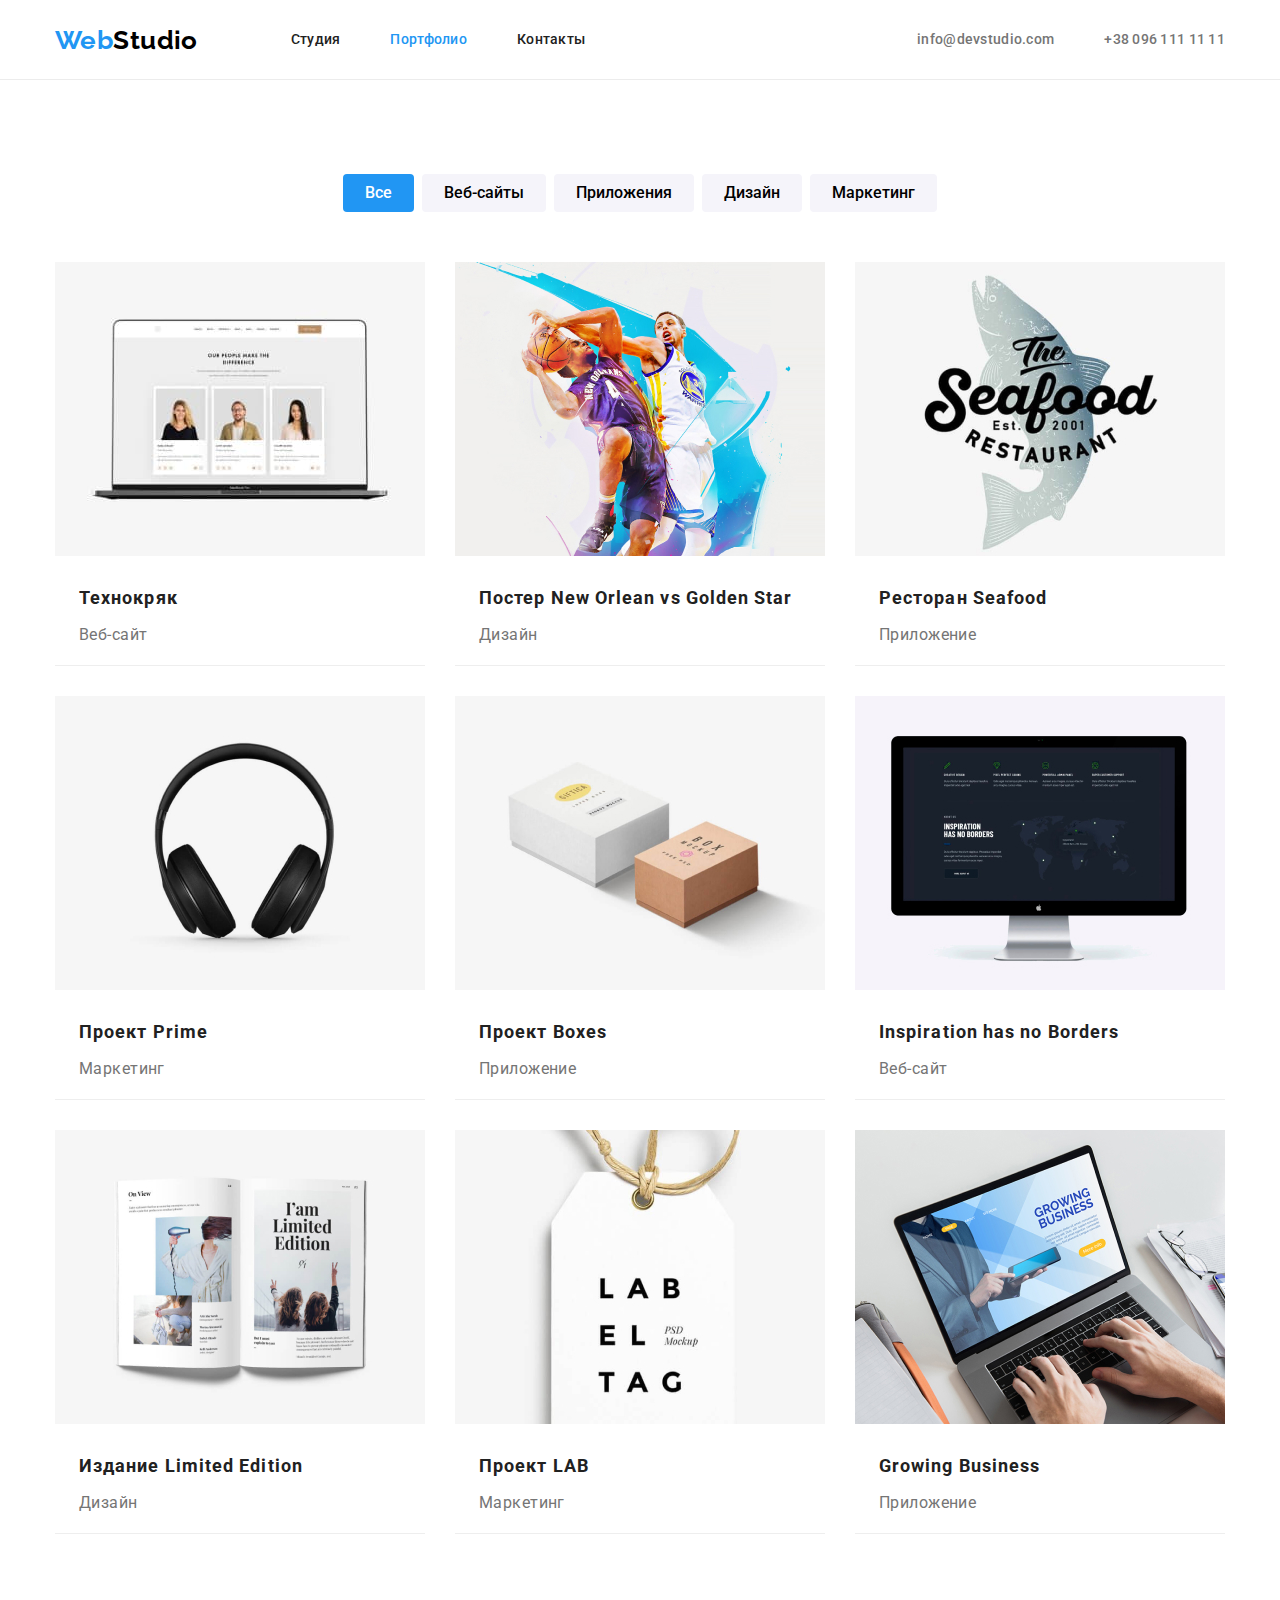
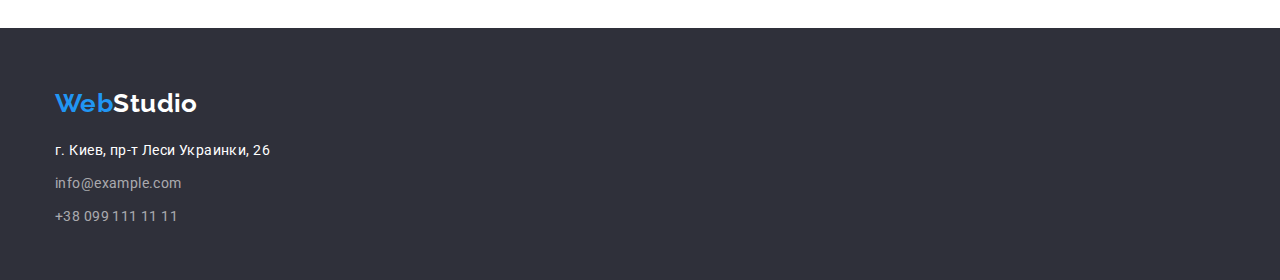
==== portfolio.html @ 885b666f "home work 4" ====
<!DOCTYPE html>
<html lang="ru">
<head>
    <meta charset="UTF-8">
    <meta http-equiv="X-UA-Compatible" content="IE=edge">
    <meta name="viewport" content="width=device-width, initial-scale=1.0">
    <title>Document</title>
    <link rel="preconnect" href="https://fonts.googleapis.com">
    <link rel="preconnect" href="https://fonts.gstatic.com" crossorigin>
    <link href="https://fonts.googleapis.com/css2?family=Raleway:wght@700&family=Roboto:wght@400;500;700;900&display=swap" rel="stylesheet">
<link rel="stylesheet" href="https://cdnjs.cloudflare.com/ajax/libs/modern-normalize/1.0.0/modern-normalize.min.css" />
<link rel="stylesheet" href="css/styles.css">
</head>
<body>
    <header class="header-section">
        <div class="container">
            <nav class="nav-section">
                <a href="./index.html" class="logo"><span>Web</span>Studio</a>
                <ul class="nav-list">
                    <li class="nav-items"><a href="./index.html" class="nav-link">Студия</a></li>
                    <li class="nav-items"><a href="./portfolio.html" class="nav-link illumination">Портфолио</a></li>
                    <li class="nav-items"><a href="Контакты" class="nav-link">Контакты</a></li>
                </ul>
            </nav>
            <ul class="nav-list">
                <li class="nav-items "><a href="mailto:info@devstudio.com" class="nav-contacts">info@devstudio.com</a></li>
                <li class="nav-items"><a href="tel:+380961111111" class="nav-contacts">+38 096 111 11 11</a></li>
            </ul>
        </div>
    </header>
    <main>
        <section class="section">
            <div class="container">
                <h1 class="visually-hidden">Портфолио</h1>
                <ul class="portfolio-list-button">
                    <li class="portfolio-items"><button type="button" class="portfolio-button illumination-btn">Все</button></li>
                    <li class="portfolio-items"><button type="button" class="portfolio-button">Веб-сайты</button></li>
                    <li class="portfolio-items"><button type="button" class="portfolio-button">Приложения</button></li>
                    <li class="portfolio-items"><button type="button" class="portfolio-button">Дизайн</button></li>
                    <li class="portfolio-items"><button type="button" class="portfolio-button">Маркетинг</button></li>
                </ul>
                <ul class="portfolio">
                    <li class="portfolio-card">
                        <img src="./images/img(9).jpg" alt="Відкритий ноутбук, на екрані зображені фото працівників" width="370">
                        <h2 class="portfolio-card-title">Технокряк</h2>
                        <p class="portfolio-name-industry">Веб-сайт</p>
                    </li>
                    <li class="portfolio-card">
                        <img src="./images/img(1).jpg" alt="Зображено двох волейболістів у стрибку з м'ячем у руках" width="370">
                        <h2 class="portfolio-card-title">Постер New Orlean vs Golden Star</h2>
                        <p class="portfolio-name-industry">Дизайн</p>
                    </li>
                    <li class="portfolio-card">
                        <img src="./images/img(2).jpg" alt="Логотип ресторану" width="370">
                        <h2 class="portfolio-card-title">Ресторан Seafood</h2>
                        <p class="portfolio-name-industry">Приложение</p>
                    </li>
                    <li class="portfolio-card">
                        <img src="./images/img(3).jpg" alt="Накладні навушники" width="370">
                        <h2 class="portfolio-card-title">Проект Prime</h2>
                        <p class="portfolio-name-industry">Маркетинг</p>
                    </li>
                    <li class="portfolio-card">
                        <img src="./images/img(4).jpg" alt="Дві коробки з логотипами" width="370">
                        <h2 class="portfolio-card-title">Проект Boxes</h2>
                        <p class="portfolio-name-industry">Приложение</p>
                    </li>
                    <li class="portfolio-card">
                        <img src="./images/img(5).jpg" alt="Ком'ютер з відкритим вебсайтом" width="370">
                        <h2 class="portfolio-card-title">Inspiration has no Borders</h2>
                        <p class="portfolio-name-industry">Веб-сайт</p>
                    </li>
                    <li class="portfolio-card">
                        <img src="./images/img(6).jpg" alt="Відкрита книжка в ній стаття" width="370">
                        <h2 class="portfolio-card-title">Издание Limited Edition</h2>
                        <p class="portfolio-name-industry">Дизайн</p>
                    </li>
                    <li class="portfolio-card">
                        <img src="./images/img(7).jpg" alt="Логотип" width="370">
                        <h2 class="portfolio-card-title">Проект LAB</h2>
                        <p class="portfolio-name-industry">Маркетинг</p>
                    </li>
                    <li class="portfolio-card">
                        <img src="./images/img(8).jpg" alt="Ввімкнений ноутбук з відкритим додатком" width="370">
                        <h2 class="portfolio-card-title">Growing Business</h2>
                        <p class="portfolio-name-industry">Приложение</p>
                    </li>
                </ul>
            </div>
        </section>
    </main>
    <footer class="footer-section">
        <div class="container">
            <a href="./index.html" class="logo"><span>Web</span>Studio</a>
            <address class="footer-address">
                <ul class="footer-list">
                    <li class="footer-items">
                        <a href="https://goo.gl/maps/piqngm7oDQpEDh6u6" target="_blank" rel="noopener nofollow noreferrer"
                            class="footer-link">г.
                            Киев, пр-т Леси Украинки, 26</a>
                    </li>
                    <li class="footer-items-contacts">
                        <a href="mailto:info@example.com" class="footer-contacts">info@example.com</a>
                    </li>
                    <li class="footer-items-contacts">
                        <a href="tel:+380991111111" class="footer-contacts">+38 099 111 11 11</a>
                    </li>
                </ul>
            </address>
        </div>
    </footer>
    
</body>
</html>
---- css/styles.css ----
:root{
    --title-text-color: #212121;
    --primary-text-color: #757575;
    --accent-color: #2196F3;
    --primary-bg-color: #fff;
}
body{
    font-family: 'Roboto', sans-serif;
    background-color: var(--primary-bg-color);
    color: var(--title-text-color);
    font-size: 14px;
    line-height: 1.14;
    letter-spacing: 0.03em;
}
h1,h2,h3,p,ul{
    margin: 0;
    padding: 0;
}
/* Стилізація хедера */
.header-section{
    max-height: 80px;
    border-bottom: 1px solid #ECECEC;
}
ul{
    list-style: none;
}
a{
    text-decoration: none;
}
.logo{
    color: #000;
    font-family: 'Raleway';
    font-weight: 700;
    font-size: 26px;
    line-height: 1.19;
}
span{
    color: var(--accent-color);
}
.header-section .container{
    display: flex;
    justify-content: space-between;
}
.nav-section{
    align-items: center;
    display: flex;
}
.nav-section .logo{
    margin-right: 93px;
}
.nav-list{
    max-height: 80px;
    display: flex;
}
.nav-items:not(:last-child){
    margin-right: 50px;
}
.nav-link{
    display: block;
    padding: 32px 0 32px 0;
    color: var(--title-text-color);
    font-weight: 500;
    letter-spacing: 0.02em;
}
.illumination{
    color: var(--accent-color);
}
.nav-link:hover,
.nav-link:focus{
    color: var(--accent-color);
}
.nav-contacts{
    display: block;
    padding: 32px 0 32px 0;
    color: var(--primary-text-color);
    font-weight: 500;
    letter-spacing: 0.02em;
}
.nav-contacts:hover,
.nav-contacts:focus{
    color: var(--accent-color);
}
/* Стилізація головного контенту сторінки */
.container{
    max-width: 1200px;
    padding: 0 15px 0 15px;
    margin-left: auto;
    margin-right: auto;
}
.main{
    text-align: center;
    background-color: #2F303A;
}
.main-section .section:first-child{
    padding: 200px 0;
}
.main-title{
    width: 693px;
    margin-left: auto;
    margin-right: auto;
    font-weight: 900;
    font-size: 44px;
    line-height: 1.36;
    letter-spacing: 0.06em;
    text-transform: uppercase;
    color: var(--primary-bg-color);
}
button{
    font-family: inherit;
    cursor: pointer;
}
.main-button{
    margin-top: 30px;
    font-weight: 700;
    font-size: 16px;
    line-height: 1.88;
    letter-spacing: 0.06em;
    min-width: 197px;
    min-height: 50px;
    padding: 10px 25px;
    background-color: var(--accent-color);
    box-shadow: 0px 4px 4px rgba(0, 0, 0, 0.15);
    border-radius: 4px;
    color: var(--primary-bg-color);
    border:none;
}
.main-button:hover,
.main-button:focus{
    background-color:  #267bc6;
}
.main-button:active{
    background-color: #27619b;
}
.portfolio-list-button{
    display: flex;
    justify-content: center;
}
.portfolio-items:not(:last-child){
    margin-right: 8px;
}
.portfolio{
    display: flex;
    flex-wrap: wrap;
    gap: 30px;
}
.portfolio-button{
    background: #F5F4FA;
    font-weight: 500;
    font-size: 16px;
    line-height: 1.62;
    padding: 6px 22px;
    border-radius: 4px;
    border:none;
}
.illumination-btn{
    background-color: var(--accent-color);
    color: var(--primary-bg-color);
}
.portfolio-button:hover,
.portfolio-button:focus{
    background-color: var(--accent-color);
    color: var(--primary-bg-color);
}
.portfolio-button:active{
    background-color: #267bc6;
}
.visually-hidden{ 
    position: absolute; 
    width: 1px; 
    height: 1px; 
    margin: -1px; 
    border: 0; 
    padding: 0; 
    white-space: nowrap; 
    clip-path: inset(100%); 
    clip: rect(0 0 0 0); 
    overflow: hidden; 
}
.section{
    padding: 94px 0;
}
.work-list{
    display: flex;
    justify-content: space-between;
    margin-top: 50px;
}
.benefits-list{
    display: flex;
    justify-content: space-between;
}
.benefits-items{
    width: 270px;
}
.benefits-title{
    font-size: 14px;
    text-transform: uppercase;
}
.benefits-text{
    margin-top: 10px;
    color: var(--primary-text-color);
    line-height: 1.71;
}
.title{    
    font-size: 36px;
    line-height: 1.16;
    text-align: center;
}
.team{
    background: #F5F4FA;
}
.no-padding{
    padding-top: 0;
}
.team-list{
    display: flex;
    justify-content: space-between;
}
.team-card{
    margin-top: 50px;
    text-align: center;
    width: 270px;
    height: 368px;
    background-color: var(--primary-bg-color);
    box-shadow: 0px 1px 3px rgba(0, 0, 0, 0.12), 0px 1px 1px rgba(0, 0, 0, 0.14), 0px 2px 1px rgba(0, 0, 0, 0.2);
    border-radius: 0px 0px 4px 4px;
}
.team-member-name{
    padding-top: 30px;
    font-weight: 500;
    font-size: 16px;
    line-height: 1.18;
}
.team-member-position{
    margin-top: 10px;
    color: var(--primary-text-color);
    font-size: 16px;
    line-height: 1.18;
}
.portfolio{
    margin-top: 50px;
}
.portfolio-card{
    width: 370px;
    height: 404px;
    border-bottom: 1px solid #EEEEEE;
}
.portfolio-card-title{
    padding-top: 20px;
    padding-left: 24px;
    font-size: 18px;
    line-height: 2;    
    letter-spacing: 0.06em;
}
.portfolio-name-industry{
    margin-top: 4px;
    padding-left: 24px;
    color: var(--primary-text-color);   
    font-size: 16px;
    line-height: 1.88;
}
.footer-section{
    padding: 60px 0;
    height: 252px;
    background: #2F303A;
}
.footer-section .logo{
    color: var(--primary-bg-color);
}
address{
    font-style: normal;
}
.footer-address{
    margin-top: 20px;
}
.footer-link{
    color: #FFFFFF;
    line-height: 1.71;
}
.footer-items-contacts{
    margin-top: 9px;
}
.footer-contacts{
    color: rgba(255, 255, 255, 0.6);
    line-height: 1.71;
}
.footer-contacts:hover,
.footer-contacts:focus{
    color: var(--accent-color);
}
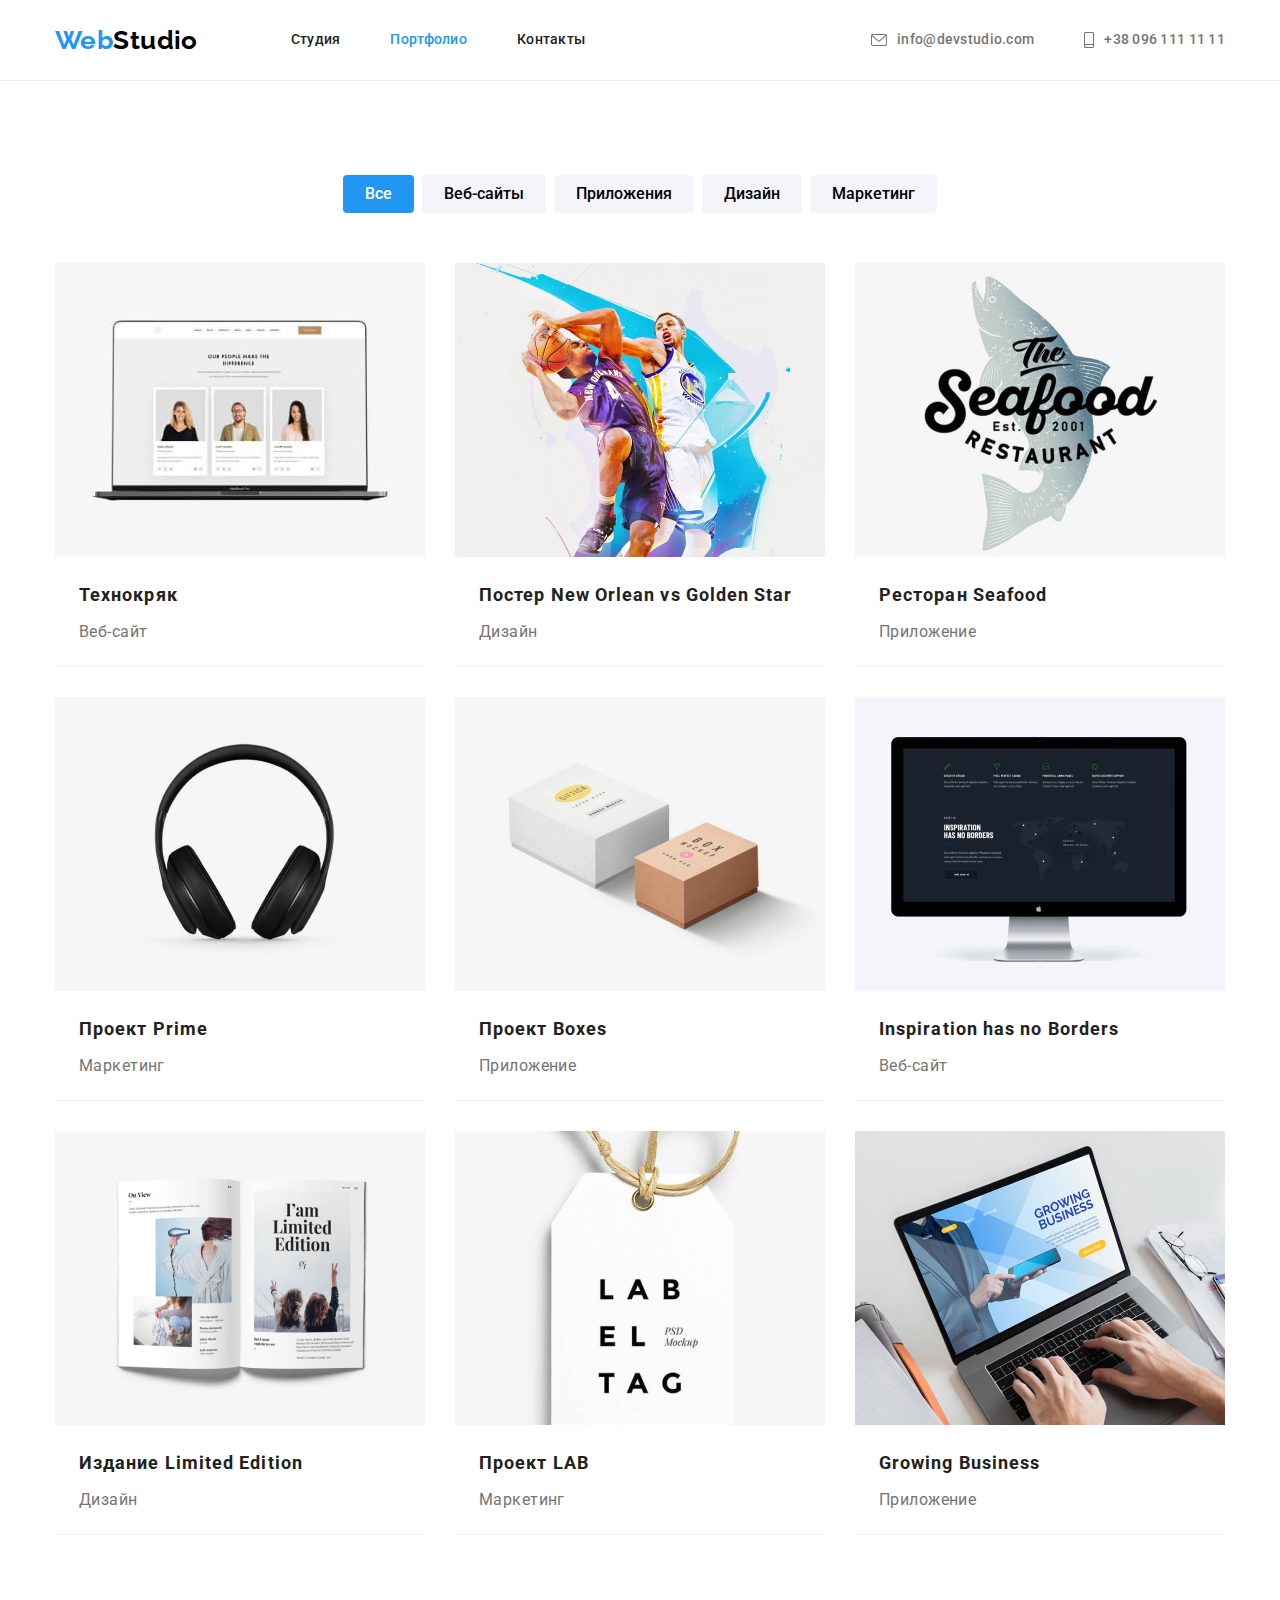
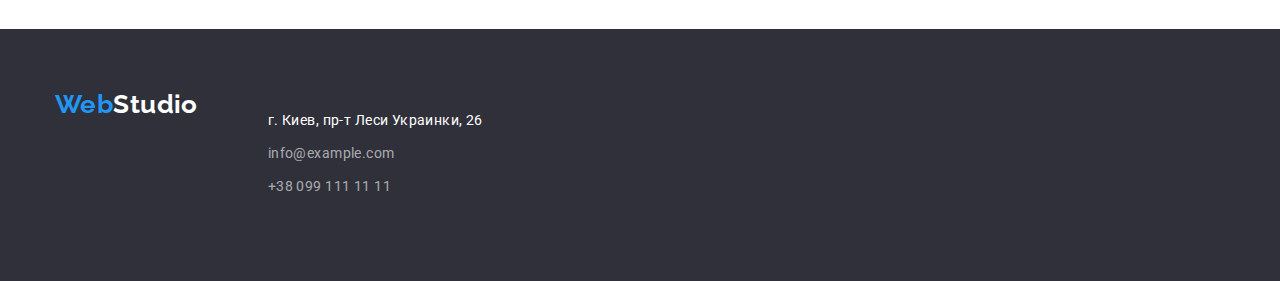
==== commit 1e2e7349: "фони" ====
--- a/portfolio.html
+++ b/portfolio.html
@@ -23,8 +23,14 @@
                 </ul>
             </nav>
             <ul class="nav-list">
-                <li class="nav-items "><a href="mailto:info@devstudio.com" class="nav-contacts">info@devstudio.com</a></li>
-                <li class="nav-items"><a href="tel:+380961111111" class="nav-contacts">+38 096 111 11 11</a></li>
+                <li class="nav-items "><a href="mailto:info@devstudio.com" class="nav-contacts">
+                    <svg class="nav-icon" width="16" height="12">
+                        <use href="./images/icons.svg#icon-envelope"></use>
+                    </svg>info@devstudio.com</a></li>
+                <li class="nav-items"><a href="tel:+380961111111" class="nav-contacts">
+                    <svg class="nav-icon" width="10" height="16">
+                        <use href="./images/icons.svg#icon-smartphone"></use>
+                    </svg>+38 096 111 11 11</a></li>
             </ul>
         </div>
     </header>
--- a/css/styles.css
+++ b/css/styles.css
@@ -18,7 +18,6 @@
 }
 /* Стилізація хедера */
 .header-section{
-    max-height: 80px;
     border-bottom: 1px solid #ECECEC;
 }
 ul{
@@ -49,7 +48,9 @@
     margin-right: 93px;
 }
 .nav-list{
-    max-height: 80px;
+    display: flex;
+}
+.nav-items{
     display: flex;
 }
 .nav-items:not(:last-child){
@@ -70,8 +71,9 @@
     color: var(--accent-color);
 }
 .nav-contacts{
-    display: block;
+    display: flex;
     padding: 32px 0 32px 0;
+    align-items: center;
     color: var(--primary-text-color);
     font-weight: 500;
     letter-spacing: 0.02em;
@@ -80,7 +82,18 @@
 .nav-contacts:focus{
     color: var(--accent-color);
 }
+.nav-contacts:hover .nav-icon,
+.nav-contacts:focus .nav-icon{
+    fill: var(--accent-color);
+}
+.nav-icon{
+    margin-right: 10px;
+    fill: var(--primary-text-color) 
+}
 /* Стилізація головного контенту сторінки */
+img{
+    display: block;
+}
 .container{
     max-width: 1200px;
     padding: 0 15px 0 15px;
@@ -90,6 +103,9 @@
 .main{
     text-align: center;
     background-color: #2F303A;
+    content: "";
+    background-image: linear-gradient( to right, rgba(47, 48, 58, 0.4), rgba(47, 48, 58, 0.4)), url(../images/background.jpg);
+    background-size: cover; 
 }
 .main-section .section:first-child{
     padding: 200px 0;
@@ -160,6 +176,7 @@
 .portfolio-button:focus{
     background-color: var(--accent-color);
     color: var(--primary-bg-color);
+    box-shadow: 0px 3px 1px rgba(0, 0, 0, 0.1), 0px 1px 2px rgba(0, 0, 0, 0.08), 0px 2px 2px rgba(0, 0, 0, 0.12);
 }
 .portfolio-button:active{
     background-color: #267bc6;
@@ -191,9 +208,19 @@
 .benefits-items{
     width: 270px;
 }
+.benefits-icons-container{
+    display: inline-flex;
+    justify-content: center;
+    align-items: center;
+    width: 270px;
+    height: 120px;
+    background-color: #F5F4FA;
+    border-radius: 4px;
+}
 .benefits-title{
     font-size: 14px;
     text-transform: uppercase;
+    margin-top: 30px;
 }
 .benefits-text{
     margin-top: 10px;
@@ -217,9 +244,10 @@
 }
 .team-card{
     margin-top: 50px;
+    padding-bottom: 30px;
     text-align: center;
-    width: 270px;
-    height: 368px;
+    min-width: 270px;
+    min-height: 368px;
     background-color: var(--primary-bg-color);
     box-shadow: 0px 1px 3px rgba(0, 0, 0, 0.12), 0px 1px 1px rgba(0, 0, 0, 0.14), 0px 2px 1px rgba(0, 0, 0, 0.2);
     border-radius: 0px 0px 4px 4px;
@@ -235,6 +263,52 @@
     color: var(--primary-text-color);
     font-size: 16px;
     line-height: 1.18;
+}
+.team-icon-list{
+    display: inline-flex;
+    height: 44px;
+    margin-top: 16px;
+    justify-content: center;
+    gap: 10px;
+}
+.icon-link{
+    display: inline-flex;
+    justify-content: center;
+    align-items: center;
+    height: 44px;
+    width: 44px;
+    border-radius: 50%;
+    background-color: rgba(255, 255, 255, 0.1);
+}
+.icon-link:hover .icon,.icon-link:hover,
+.icon-link:focus .icon{
+    fill: #fff;
+    background-color: var(--accent-color);
+}
+.icon{
+    fill: #AFB1B8;
+}
+.company-icon-list{
+    margin-top: 50px;
+    display: inline-flex;
+    gap: 30px;
+}
+.company-link{
+    display: inline-flex;
+    justify-content: center;
+    align-items: center;
+    width: 170px;
+    height: 92px;
+    border: 1px solid #AFB1B8;
+    border-radius: 4px;
+}
+.company-link:hover .company-icon,.company-link:hover,
+.company-link:focus .company-icon{
+    fill: var(--accent-color);
+    border-color: var(--accent-color);
+}
+.company-icon{
+    fill: #AFB1B8;
 }
 .portfolio{
     margin-top: 50px;
@@ -243,6 +317,12 @@
     width: 370px;
     height: 404px;
     border-bottom: 1px solid #EEEEEE;
+}
+.portfolio-card:hover,
+.portfolio-card:focus{
+    background: #FFFFFF;
+    border: 1px solid #EEEEEE;
+    box-shadow: 0px 1px 1px rgba(0, 0, 0, 0.12), 0px 4px 4px rgba(0, 0, 0, 0.06), 1px 4px 6px rgba(0, 0, 0, 0.16);
 }
 .portfolio-card-title{
     padding-top: 20px;
@@ -258,11 +338,16 @@
     font-size: 16px;
     line-height: 1.88;
 }
+/* Стилізація футера */
 .footer-section{
     padding: 60px 0;
     height: 252px;
     background: #2F303A;
 }
+.footer-section .container{
+    display: flex;
+    gap: 70px;
+}
 .footer-section .logo{
     color: var(--primary-bg-color);
 }
@@ -286,6 +371,19 @@
 .footer-contacts:hover,
 .footer-contacts:focus{
     color: var(--accent-color);
+}.social-link-title{
+    padding-top: 12px;
+    font-weight: 700;
+    text-transform: uppercase;
+    color: #FFFFFF;
+}
+.icon-footer{
+    fill: #fff;
+}
+.icon-list{
+    display: flex;
+    margin-top: 20px;
+    gap: 10px;
 }
     
 
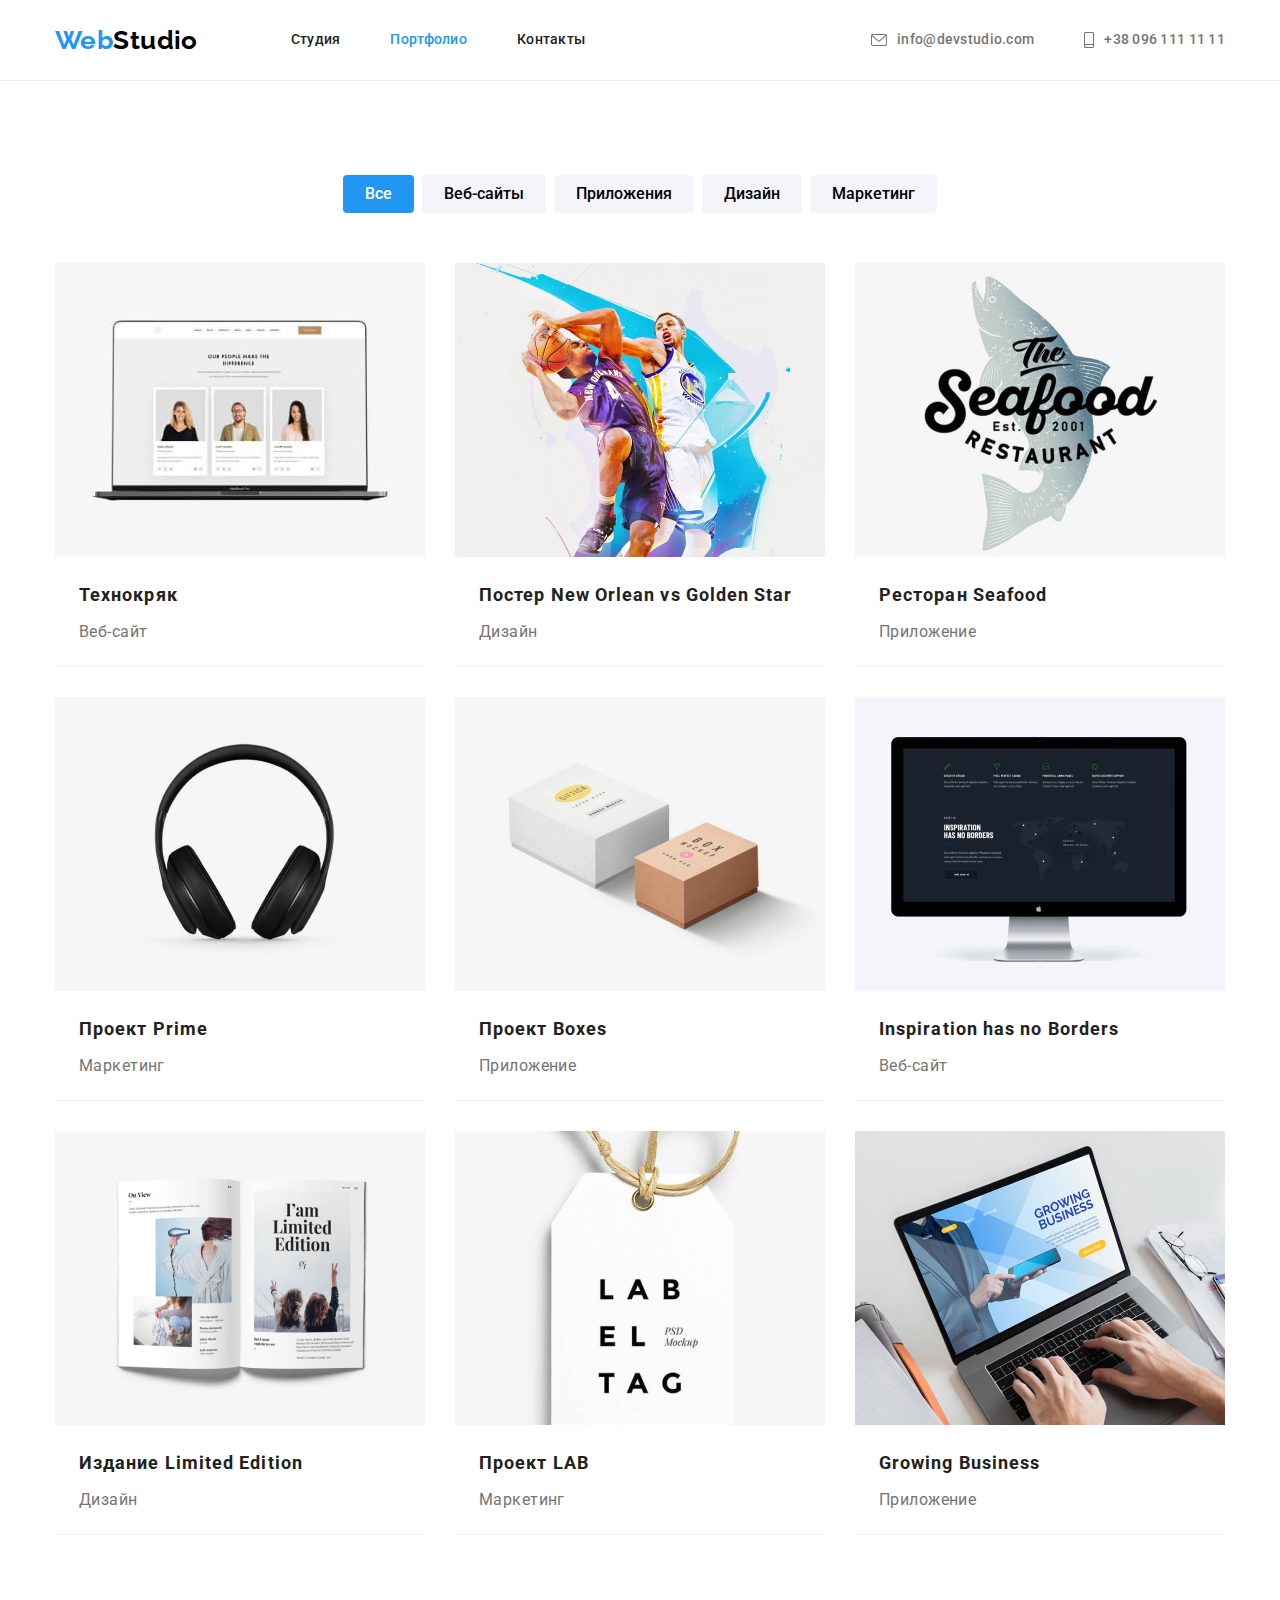
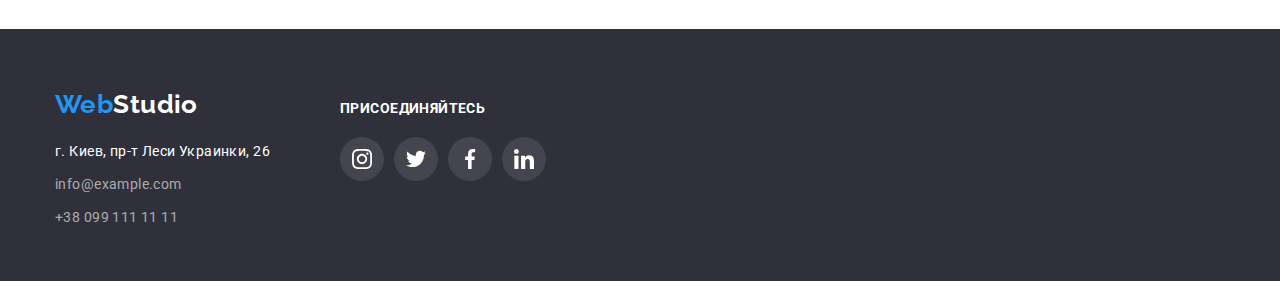
==== commit 259447b9: "поставила іконки в футері" ====
--- a/portfolio.html
+++ b/portfolio.html
@@ -97,22 +97,57 @@
     </main>
     <footer class="footer-section">
         <div class="container">
-            <a href="./index.html" class="logo"><span>Web</span>Studio</a>
-            <address class="footer-address">
-                <ul class="footer-list">
-                    <li class="footer-items">
-                        <a href="https://goo.gl/maps/piqngm7oDQpEDh6u6" target="_blank" rel="noopener nofollow noreferrer"
-                            class="footer-link">г.
-                            Киев, пр-т Леси Украинки, 26</a>
+            <div class="address-container">
+                <a href="./index.html" class="logo"><span>Web</span>Studio</a>
+                <address class="footer-address">
+                    <ul class="footer-list">
+                        <li class="footer-items">
+                            <a href="https://goo.gl/maps/piqngm7oDQpEDh6u6" target="_blank" rel="noopener nofollow noreferrer"
+                                class="footer-link">г.
+                                Киев, пр-т Леси Украинки, 26</a>
+                        </li>
+                        <li class="footer-items-contacts">
+                            <a href="mailto:info@example.com" class="footer-contacts">info@example.com</a>
+                        </li>
+                        <li class="footer-items-contacts">
+                            <a href="tel:+380991111111" class="footer-contacts">+38 099 111 11 11</a>
+                        </li>
+                    </ul>
+                </address>
+            </div>
+            <div class="social-link-container">
+                <p class="social-link-title">присоединяйтесь</p>
+                <ul class="icon-list">
+                    <li class="items-icon">
+                        <a class="icon-link" href="">
+                            <svg class="icon-footer" width="20" height="20">
+                                <use href="./images/icons.svg#icon-instagram"></use>
+                            </svg>
+                        </a>
                     </li>
-                    <li class="footer-items-contacts">
-                        <a href="mailto:info@example.com" class="footer-contacts">info@example.com</a>
+                    <li class="items-icon">
+                        <a class="icon-link" href="">
+                            <svg class="icon-footer" width="20" height="20">
+                                <use href="./images/icons.svg#icon-twitter"></use>
+                            </svg>
+                        </a>
                     </li>
-                    <li class="footer-items-contacts">
-                        <a href="tel:+380991111111" class="footer-contacts">+38 099 111 11 11</a>
+                    <li class="items-icon">
+                        <a class="icon-link" href="">
+                            <svg class="icon-footer" width="20" height="20">
+                                <use href="./images/icons.svg#icon-facebook"></use>
+                            </svg>
+                        </a>
+                    </li>
+                    <li class="items-icon">
+                        <a class="icon-link" href="">
+                            <svg class="icon-footer" width="20" height="20">
+                                <use href="./images/icons.svg#icon-linkedin"></use>
+                            </svg>
+                        </a>
                     </li>
                 </ul>
-            </address>
+            </div>
         </div>
     </footer>
     
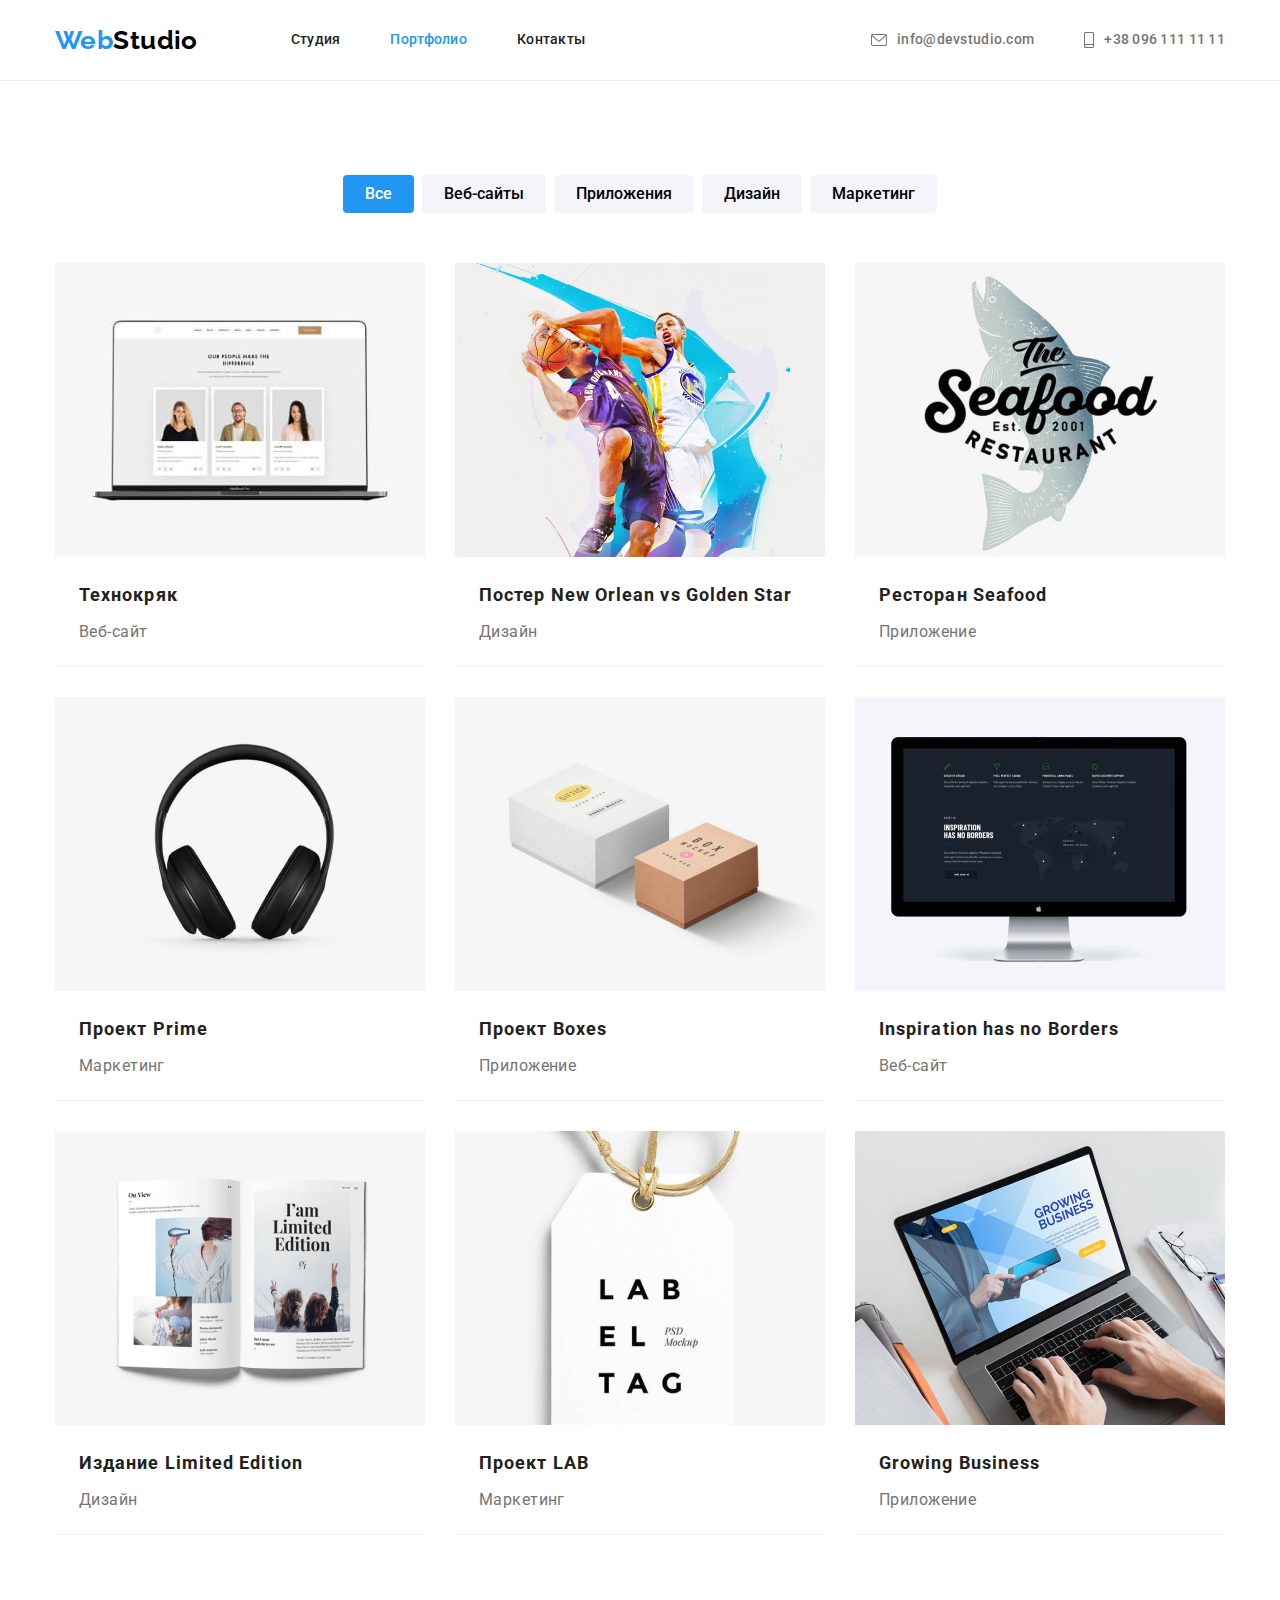
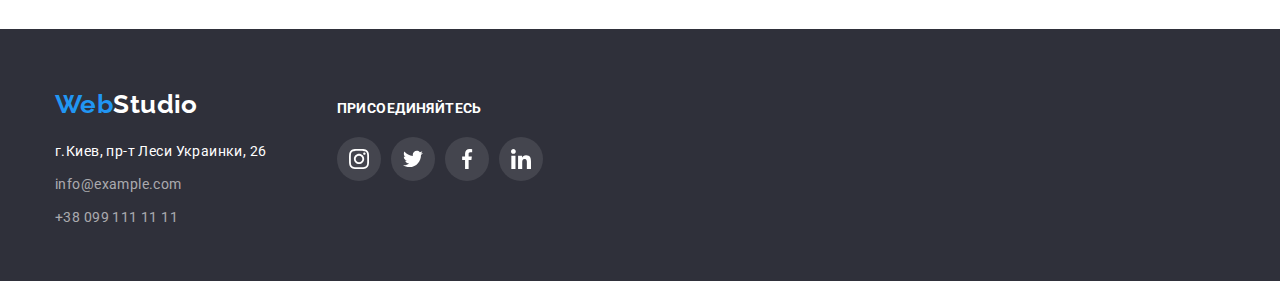
==== commit 42161135: "правки" ====
--- a/portfolio.html
+++ b/portfolio.html
@@ -26,11 +26,13 @@
                 <li class="nav-items "><a href="mailto:info@devstudio.com" class="nav-contacts">
                     <svg class="nav-icon" width="16" height="12">
                         <use href="./images/icons.svg#icon-envelope"></use>
-                    </svg>info@devstudio.com</a></li>
+                    </svg>info@devstudio.com</a>
+                </li>
                 <li class="nav-items"><a href="tel:+380961111111" class="nav-contacts">
                     <svg class="nav-icon" width="10" height="16">
                         <use href="./images/icons.svg#icon-smartphone"></use>
-                    </svg>+38 096 111 11 11</a></li>
+                    </svg>+38 096 111 11 11</a>
+                </li>
             </ul>
         </div>
     </header>
@@ -102,9 +104,7 @@
                 <address class="footer-address">
                     <ul class="footer-list">
                         <li class="footer-items">
-                            <a href="https://goo.gl/maps/piqngm7oDQpEDh6u6" target="_blank" rel="noopener nofollow noreferrer"
-                                class="footer-link">г.
-                                Киев, пр-т Леси Украинки, 26</a>
+                            <a href="https://goo.gl/maps/piqngm7oDQpEDh6u6" target="_blank" rel="noopener nofollow noreferrer" class="footer-link">г.Киев, пр-т Леси Украинки, 26</a>
                         </li>
                         <li class="footer-items-contacts">
                             <a href="mailto:info@example.com" class="footer-contacts">info@example.com</a>
--- a/css/styles.css
+++ b/css/styles.css
@@ -101,6 +101,9 @@
     margin-right: auto;
 }
 .main{
+    max-width: 1600px;
+    margin-left: auto;
+    margin-right: auto;
     text-align: center;
     background-color: #2F303A;
     content: "";
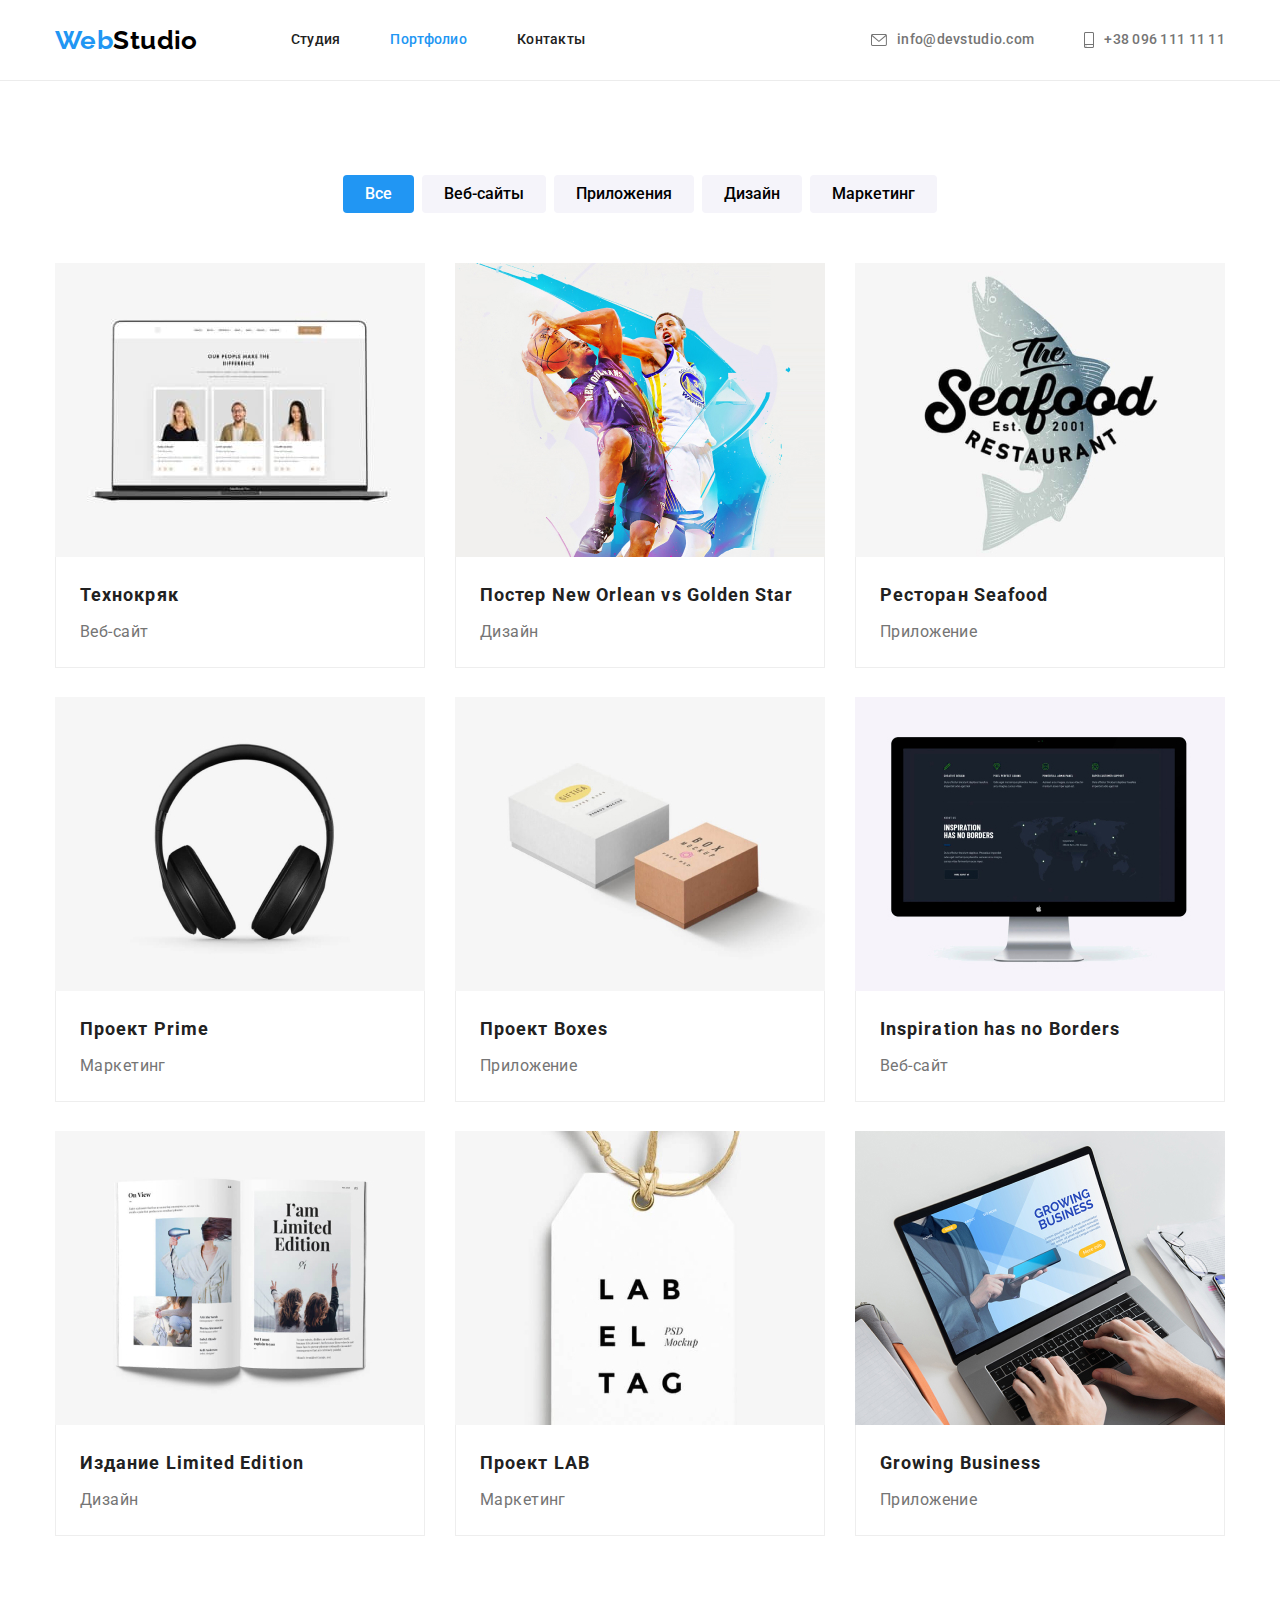
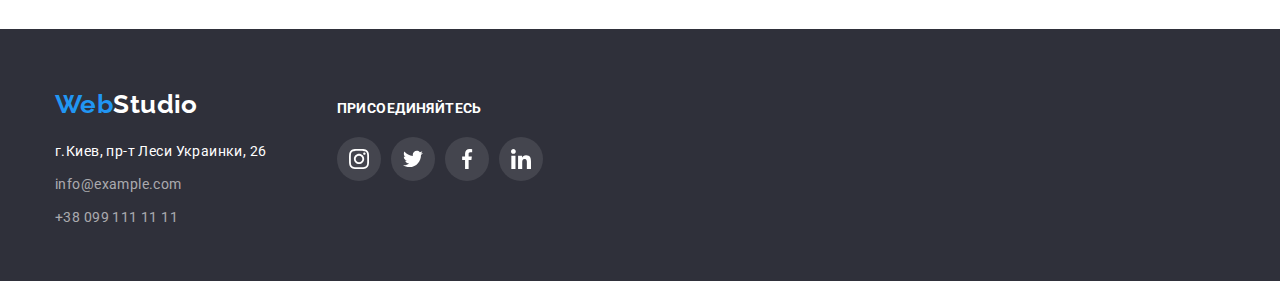
==== commit 8b2cc4f7: "виправила помилки" ====
--- a/portfolio.html
+++ b/portfolio.html
@@ -50,48 +50,66 @@
                 <ul class="portfolio">
                     <li class="portfolio-card">
                         <img src="./images/img(9).jpg" alt="Відкритий ноутбук, на екрані зображені фото працівників" width="370">
-                        <h2 class="portfolio-card-title">Технокряк</h2>
-                        <p class="portfolio-name-industry">Веб-сайт</p>
+                        <div class="portfolio-container-title">
+                            <h2 class="portfolio-card-title">Технокряк</h2>
+                            <p class="portfolio-name-industry">Веб-сайт</p>
+                        </div>
                     </li>
                     <li class="portfolio-card">
                         <img src="./images/img(1).jpg" alt="Зображено двох волейболістів у стрибку з м'ячем у руках" width="370">
-                        <h2 class="portfolio-card-title">Постер New Orlean vs Golden Star</h2>
-                        <p class="portfolio-name-industry">Дизайн</p>
+                        <div class="portfolio-container-title">
+                            <h2 class="portfolio-card-title">Постер New Orlean vs Golden Star</h2>
+                            <p class="portfolio-name-industry">Дизайн</p>
+                        </div>
                     </li>
                     <li class="portfolio-card">
                         <img src="./images/img(2).jpg" alt="Логотип ресторану" width="370">
-                        <h2 class="portfolio-card-title">Ресторан Seafood</h2>
-                        <p class="portfolio-name-industry">Приложение</p>
+                        <div class="portfolio-container-title">
+                            <h2 class="portfolio-card-title">Ресторан Seafood</h2>
+                            <p class="portfolio-name-industry">Приложение</p>
+                        </div>
                     </li>
                     <li class="portfolio-card">
                         <img src="./images/img(3).jpg" alt="Накладні навушники" width="370">
-                        <h2 class="portfolio-card-title">Проект Prime</h2>
-                        <p class="portfolio-name-industry">Маркетинг</p>
+                        <div class="portfolio-container-title">
+                            <h2 class="portfolio-card-title">Проект Prime</h2>
+                            <p class="portfolio-name-industry">Маркетинг</p>
+                        </div>
                     </li>
                     <li class="portfolio-card">
                         <img src="./images/img(4).jpg" alt="Дві коробки з логотипами" width="370">
-                        <h2 class="portfolio-card-title">Проект Boxes</h2>
-                        <p class="portfolio-name-industry">Приложение</p>
+                        <div class="portfolio-container-title">
+                            <h2 class="portfolio-card-title">Проект Boxes</h2>
+                            <p class="portfolio-name-industry">Приложение</p>
+                        </div>
                     </li>
                     <li class="portfolio-card">
                         <img src="./images/img(5).jpg" alt="Ком'ютер з відкритим вебсайтом" width="370">
-                        <h2 class="portfolio-card-title">Inspiration has no Borders</h2>
-                        <p class="portfolio-name-industry">Веб-сайт</p>
+                        <div class="portfolio-container-title">
+                            <h2 class="portfolio-card-title">Inspiration has no Borders</h2>
+                            <p class="portfolio-name-industry">Веб-сайт</p>
+                        </div>
                     </li>
                     <li class="portfolio-card">
                         <img src="./images/img(6).jpg" alt="Відкрита книжка в ній стаття" width="370">
-                        <h2 class="portfolio-card-title">Издание Limited Edition</h2>
-                        <p class="portfolio-name-industry">Дизайн</p>
+                        <div class="portfolio-container-title">
+                            <h2 class="portfolio-card-title">Издание Limited Edition</h2>
+                            <p class="portfolio-name-industry">Дизайн</p>
+                        </div>
                     </li>
                     <li class="portfolio-card">
                         <img src="./images/img(7).jpg" alt="Логотип" width="370">
-                        <h2 class="portfolio-card-title">Проект LAB</h2>
-                        <p class="portfolio-name-industry">Маркетинг</p>
+                        <div class="portfolio-container-title">
+                            <h2 class="portfolio-card-title">Проект LAB</h2>
+                            <p class="portfolio-name-industry">Маркетинг</p>
+                        </div>
                     </li>
                     <li class="portfolio-card">
                         <img src="./images/img(8).jpg" alt="Ввімкнений ноутбук з відкритим додатком" width="370">
-                        <h2 class="portfolio-card-title">Growing Business</h2>
-                        <p class="portfolio-name-industry">Приложение</p>
+                        <div class="portfolio-container-title">
+                            <h2 class="portfolio-card-title">Growing Business</h2>
+                            <p class="portfolio-name-industry">Приложение</p>
+                        </div>
                     </li>
                 </ul>
             </div>
--- a/css/styles.css
+++ b/css/styles.css
@@ -284,7 +284,7 @@
     background-color: rgba(255, 255, 255, 0.1);
 }
 .icon-link:hover .icon,.icon-link:hover,
-.icon-link:focus .icon{
+.icon-link:focus .icon,.icon-link:focus{
     fill: #fff;
     background-color: var(--accent-color);
 }
@@ -306,7 +306,7 @@
     border-radius: 4px;
 }
 .company-link:hover .company-icon,.company-link:hover,
-.company-link:focus .company-icon{
+.company-link:focus .company-icon,.company-link:focus{
     fill: var(--accent-color);
     border-color: var(--accent-color);
 }
@@ -319,24 +319,24 @@
 .portfolio-card{
     width: 370px;
     height: 404px;
-    border-bottom: 1px solid #EEEEEE;
+}
+.portfolio-container-title{
+    padding: 20px 24px;
+    border: 1px solid #EEEEEE;
+    border-top: 0;
 }
 .portfolio-card:hover,
 .portfolio-card:focus{
     background: #FFFFFF;
-    border: 1px solid #EEEEEE;
     box-shadow: 0px 1px 1px rgba(0, 0, 0, 0.12), 0px 4px 4px rgba(0, 0, 0, 0.06), 1px 4px 6px rgba(0, 0, 0, 0.16);
 }
 .portfolio-card-title{
-    padding-top: 20px;
-    padding-left: 24px;
     font-size: 18px;
     line-height: 2;    
     letter-spacing: 0.06em;
 }
 .portfolio-name-industry{
     margin-top: 4px;
-    padding-left: 24px;
     color: var(--primary-text-color);   
     font-size: 16px;
     line-height: 1.88;
